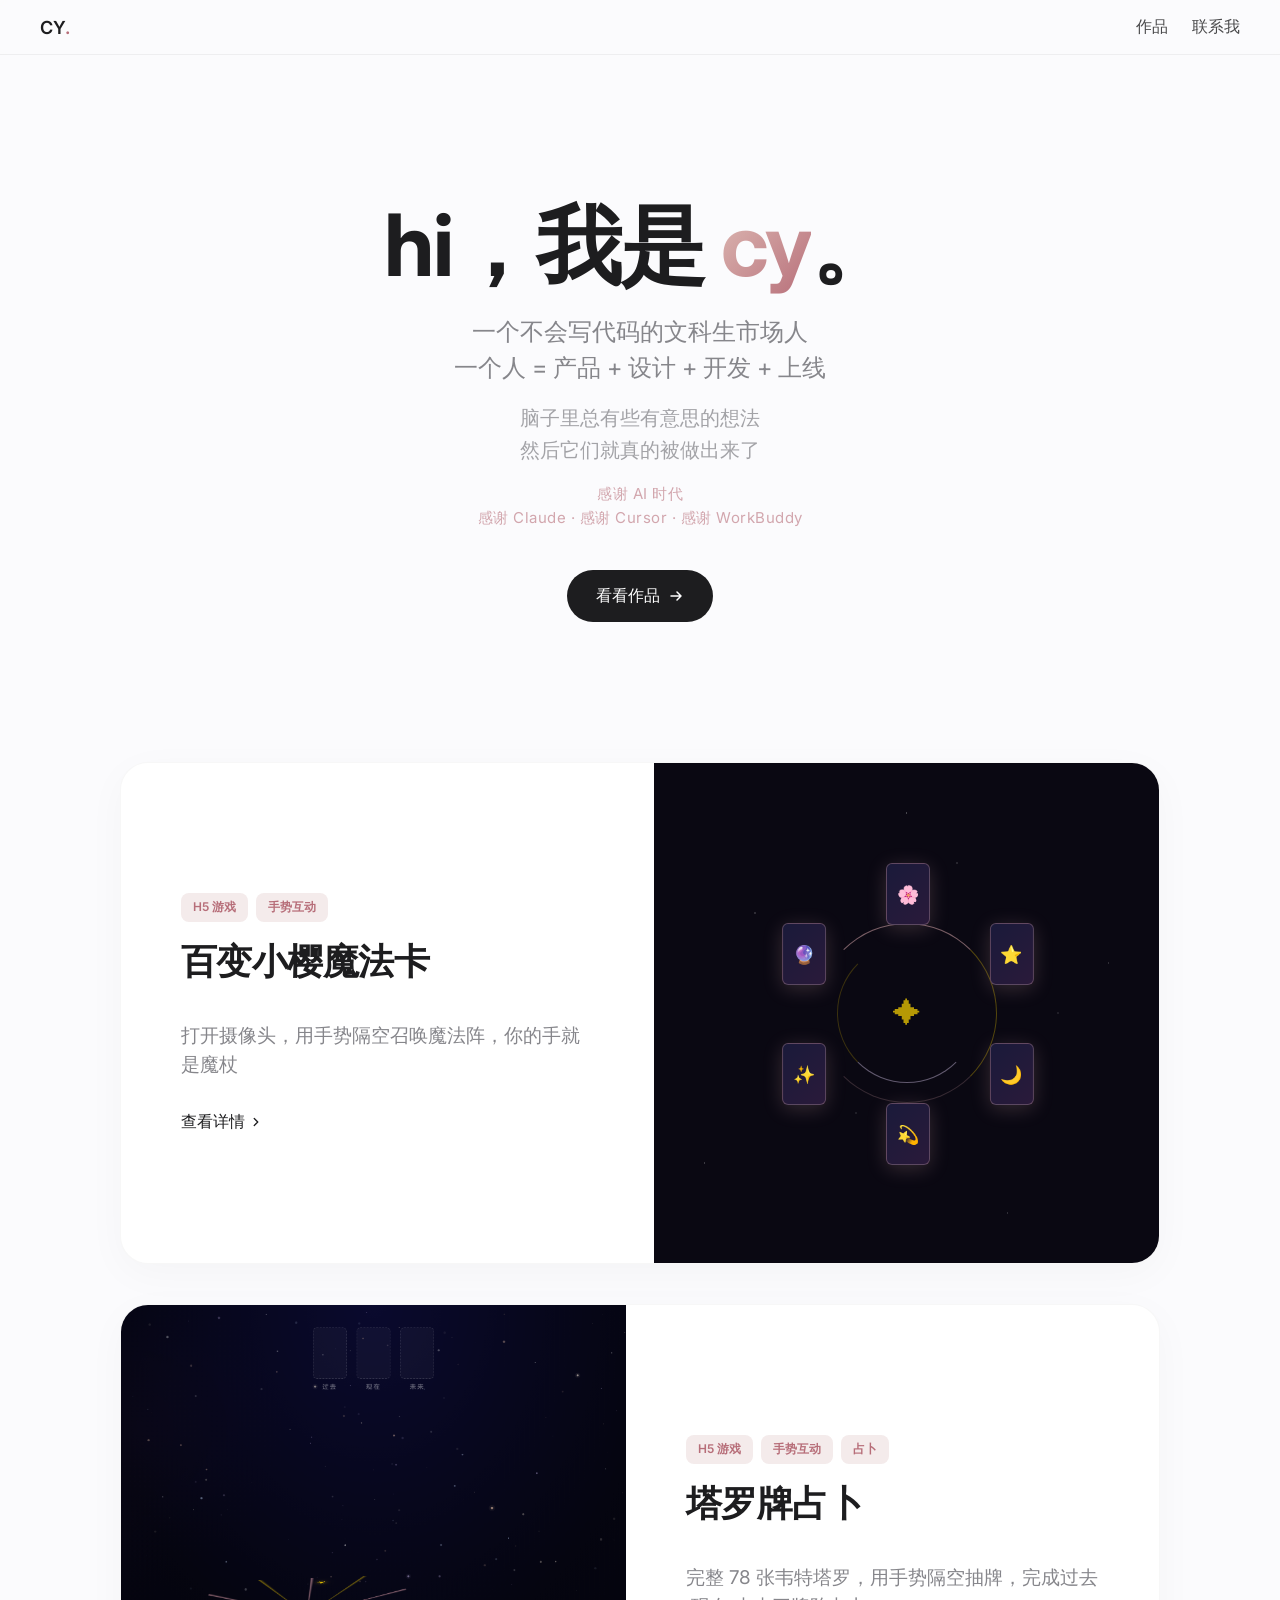
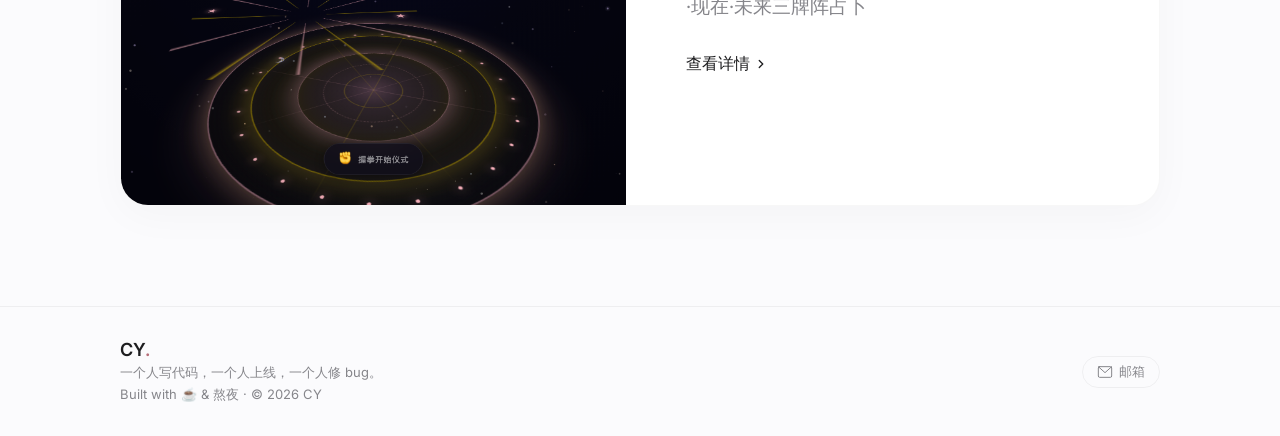
==== index.html @ 3782c4dd "feat: 塔罗牌升级到完整78张韦特塔罗 + 修复弹窗iframe bug + Google Fonts国内镜像" ====
<!DOCTYPE html>
<html lang="zh-CN">
<head>
  <meta charset="UTF-8">
  <meta name="viewport" content="width=device-width, initial-scale=1.0">
  <title>CY Works — 互动作品集</title>
  <meta name="description" content="手势互动游戏、微信小程序、小游戏作品展示">
  <!-- 使用国内可访问的字体服务替代 Google Fonts -->
  <link href="https://fonts.loli.net/css2?family=Inter:wght@400;500;600;700&display=swap" rel="stylesheet">
  <link rel="stylesheet" href="style.css">
</head>
<body>
  <!-- ============ NAVIGATION ============ -->
  <nav class="nav" id="nav">
    <div class="nav-inner">
      <a href="#" class="nav-logo">CY<span class="logo-dot">.</span></a>
      <div class="nav-links">
        <a href="#works">作品</a>
        <a href="#contact" class="nav-cta">联系我</a>
      </div>
    </div>
  </nav>

  <!-- ============ HERO ============ -->
  <section class="hero" id="hero">
    <div class="hero-content">
      <h1 class="hero-title">
        <span class="title-line">hi，我是 <span class="title-accent">cy</span>。</span>
      </h1>
      <p class="hero-desc">
        一个不会写代码的文科生市场人<br>
        一个人 = 产品 + 设计 + 开发 + 上线
      </p>
      <p class="hero-sub">
        脑子里总有些有意思的想法<br>
        然后它们就真的被做出来了
      </p>
      <p class="hero-thanks">
        感谢 AI 时代<br>
        感谢 Claude · 感谢 Cursor · 感谢 WorkBuddy
      </p>
      <div class="hero-actions">
        <a href="#works" class="btn-primary">
          看看作品
          <svg width="16" height="16" viewBox="0 0 16 16" fill="none"><path d="M3 8h10M9 4l4 4-4 4" stroke="currentColor" stroke-width="1.5" stroke-linecap="round" stroke-linejoin="round"/></svg>
        </a>
      </div>
    </div>
  </section>

  <!-- ============ WORKS ============ -->
  <section class="works" id="works">
    <div class="bento-grid">
      <!-- ★ Large: 百变小樱魔法卡 -->
      <article class="bento-item bento-large" data-project="sakura">
        <div class="bento-info">
          <div class="bento-tags">
            <span class="tag">H5 游戏</span>
            <span class="tag">手势互动</span>
          </div>
          <h3>百变小樱魔法卡</h3>
          <p>打开摄像头，用手势隔空召唤魔法阵，你的手就是魔杖</p>
          <span class="bento-cta">查看详情 <svg width="14" height="14" viewBox="0 0 16 16" fill="none"><path d="M6 12L10 8L6 4" stroke="currentColor" stroke-width="1.5" stroke-linecap="round" stroke-linejoin="round"/></svg></span>
        </div>
        <div class="bento-preview sakura-preview">
          <div class="sakura-scene">
            <div class="sakura-stars"></div>
            <div class="sakura-magic-circle">
              <div class="mc-ring mc-ring-outer"></div>
              <div class="mc-ring mc-ring-inner"></div>
              <div class="mc-star">✦</div>
            </div>
            <div class="sakura-card-orbit">
              <div class="orbit-card" style="--i:0"><div class="card-face">🌸</div></div>
              <div class="orbit-card" style="--i:1"><div class="card-face">⭐</div></div>
              <div class="orbit-card" style="--i:2"><div class="card-face">🌙</div></div>
              <div class="orbit-card" style="--i:3"><div class="card-face">💫</div></div>
              <div class="orbit-card" style="--i:4"><div class="card-face">✨</div></div>
              <div class="orbit-card" style="--i:5"><div class="card-face">🔮</div></div>
            </div>
          </div>
        </div>
      </article>

      <!-- ★ Large Reverse: 塔罗牌 -->
      <article class="bento-item bento-large bento-reverse" data-project="tarot">
        <div class="bento-info">
          <div class="bento-tags">
            <span class="tag">H5 游戏</span>
            <span class="tag">手势互动</span>
            <span class="tag">占卜</span>
          </div>
          <h3>塔罗牌占卜</h3>
          <p>完整 78 张韦特塔罗，用手势隔空抽牌，完成过去·现在·未来三牌阵占卜</p>
          <span class="bento-cta">查看详情 <svg width="14" height="14" viewBox="0 0 16 16" fill="none"><path d="M6 12L10 8L6 4" stroke="currentColor" stroke-width="1.5" stroke-linecap="round" stroke-linejoin="round"/></svg></span>
        </div>
        <div class="bento-preview">
          <div class="preview-static" style="background-image: url('screenshots/tarot.png')"></div>
        </div>
      </article>

      <!-- ★ Large: 一瞬小程序（暂时隐藏，准备好后取消注释即可）
      <article class="bento-item bento-large" data-project="miniapp">
        <div class="bento-info">
          <div class="bento-tags">
            <span class="tag">微信小程序</span>
            <span class="tag">社交</span>
          </div>
          <h3>一瞬</h3>
          <p>摇一摇复活，一个帮你认识新朋友的小程序，不用加微信那种</p>
          <span class="bento-cta">查看详情 <svg width="14" height="14" viewBox="0 0 16 16" fill="none"><path d="M6 12L10 8L6 4" stroke="currentColor" stroke-width="1.5" stroke-linecap="round" stroke-linejoin="round"/></svg></span>
        </div>
        <div class="bento-preview">
          <div class="preview-static" style="background-image: url('screenshots/yishun-showcase.png')"></div>
        </div>
      </article>
      -->
    </div>
  </section>

  <!-- ============ FOOTER ============ -->
  <footer class="footer" id="contact">
    <div class="footer-inner">
      <div class="footer-left">
        <span class="footer-logo">CY<span class="logo-dot">.</span></span>
        <span class="footer-tagline">一个人写代码，一个人上线，一个人修 bug。</span>
        <span class="footer-copy">Built with ☕ & 熬夜 · © 2026 CY</span>
      </div>
      <div class="footer-right">
        <a href="mailto:caiyang.cycy@163.com" class="footer-link">
          <svg width="16" height="16" viewBox="0 0 24 24" fill="none" stroke="currentColor" stroke-width="1.5" stroke-linecap="round" stroke-linejoin="round"><rect x="2" y="4" width="20" height="16" rx="2"/><path d="M22 4L12 13 2 4"/></svg>
          邮箱
        </a>
      </div>
    </div>
  </footer>

  <!-- ============ PROJECT DETAIL MODAL ============ -->
  <div class="modal-overlay" id="modalOverlay">
    <div class="modal" id="modal">
      <button class="modal-close" id="modalClose" aria-label="关闭">
        <svg width="20" height="20" viewBox="0 0 24 24" fill="none">
          <path d="M18 6L6 18M6 6l12 12" stroke="currentColor" stroke-width="2" stroke-linecap="round"/>
        </svg>
      </button>
      <div class="modal-body" id="modalBody"></div>
    </div>
  </div>

  <script src="main.js"></script>
</body>
</html>
---- style.css ----
/* 使用国内镜像替代 Google Fonts，避免翻墙问题 */
@import url('https://fonts.loli.net/css2?family=Inter:wght@400;500;600;700&display=swap');

:root {
  --bg-color: #fbfbfd;
  --text-main: #1d1d1f;
  --text-muted: #86868b;
  --border-color: rgba(0,0,0,0.05);
  /* 女性向优雅配色：轻奢玫瑰金 */
  --accent-rosegold: #b76e79; 
  --accent-rosegold-light: #f4ebeb;
  --gradient-rosegold: linear-gradient(135deg, #e0bfb8 0%, #b76e79 100%);
}

body, html {
  margin: 0; padding: 0;
  background-color: var(--bg-color);
  color: var(--text-main);
  font-family: -apple-system, BlinkMacSystemFont, "SF Pro Display", "Inter", sans-serif;
  scroll-behavior: smooth;
  overflow-x: hidden;
}

a { text-decoration: none; color: inherit; }

/* NAV */
.nav {
  position: fixed; top: 0; width: 100%; z-index: 100;
  background: rgba(251, 251, 253, 0.7);
  backdrop-filter: saturate(180%) blur(20px);
  -webkit-backdrop-filter: saturate(180%) blur(20px);
  border-bottom: 1px solid var(--border-color);
}
.nav-inner {
  max-width: 1200px; margin: 0 auto; padding: 16px 24px;
  display: flex; justify-content: space-between; align-items: center;
}
.nav-logo { font-weight: 600; font-size: 18px; letter-spacing: -0.01em; }
.logo-dot { color: var(--accent-rosegold); }
.nav-links { display: flex; gap: 24px; }
.nav-links a { font-weight: 500; opacity: 0.8; transition: color 0.3s; }
.nav-links a:hover { opacity: 1; color: var(--accent-rosegold); }

/* HERO */
.hero {
  padding: 180px 20px 100px;
  text-align: center;
}
.hero-title .title-line {
  font-size: clamp(48px, 8vw, 86px);
  font-weight: 700;
  letter-spacing: -0.02em;
  line-height: 1.05;
}
.title-accent {
  background: var(--gradient-rosegold);
  -webkit-background-clip: text;
  -webkit-text-fill-color: transparent;
}
.hero-desc {
  font-size: 24px; color: var(--text-muted);
  max-width: 700px; margin: 24px auto 16px;
  line-height: 1.5;
}
.hero-sub {
  font-size: 20px; color: var(--text-muted);
  max-width: 700px; margin: 0 auto 16px;
  line-height: 1.6; opacity: 0.75;
}
.hero-thanks {
  font-size: 15px; color: var(--accent-rosegold);
  max-width: 700px; margin: 0 auto 40px;
  line-height: 1.6; opacity: 0.6;
  letter-spacing: 0.5px;
}
.btn-primary {
  display: inline-flex; align-items: center; gap: 8px;
  background: var(--text-main); color: #fff;
  padding: 14px 28px; border-radius: 980px;
  font-weight: 500; font-size: 16px;
  transition: all 0.3s cubic-bezier(0.16, 1, 0.3, 1);
  border: 1px solid transparent;
}
.btn-primary:hover {
  background: var(--accent-rosegold-light);
  color: var(--accent-rosegold);
  border-color: var(--accent-rosegold);
  transform: scale(1.02);
}

/* WORKS BENTO GRID */
.works { padding: 40px 20px 100px; }
.bento-grid {
  display: flex; flex-direction: column; gap: 40px;
  max-width: 1040px; margin: 0 auto;
}
.bento-item {
  background: #fff;
  border-radius: 28px;
  box-shadow: 0 10px 40px rgba(0,0,0,0.03);
  border: 1px solid rgba(0,0,0,0.03);
  display: flex; flex-direction: row; height: 500px;
  overflow: hidden; position: relative;
  transition: transform 0.4s cubic-bezier(0.16, 1, 0.3, 1), box-shadow 0.4s cubic-bezier(0.16, 1, 0.3, 1);
}
.bento-item.bento-reverse { flex-direction: row-reverse; }
.bento-item:hover {
  transform: translateY(-4px);
  box-shadow: 0 20px 60px rgba(183, 110, 121, 0.15); /* 玫瑰金发光阴影 */
}

/* 提示文字 */
.bento-item::after { 
  content: 'Hover 播放实况'; position: absolute; top: 20px; right: 20px; 
  background: rgba(255,255,255,0.8); color: var(--accent-rosegold); padding: 6px 12px; 
  border-radius: 20px; font-size: 12px; font-weight: 600;
  backdrop-filter: blur(10px); pointer-events: none; opacity: 0; 
  transition: opacity 0.3s; z-index: 10;
  box-shadow: 0 4px 12px rgba(0,0,0,0.05);
}
.bento-item:hover::after { opacity: 1; }

.bento-info {
  width: 45%; padding: 60px;
  display: flex; flex-direction: column; justify-content: center;
}
.bento-tags { display: flex; gap: 8px; margin-bottom: 16px; }
.tag {
  background: var(--accent-rosegold-light);
  color: var(--accent-rosegold);
  padding: 6px 12px; border-radius: 8px;
  font-size: 12px; font-weight: 600;
}
.bento-info h3 { font-size: 36px; margin: 0 0 16px 0; letter-spacing: -0.015em; color: var(--text-main); }
.bento-info p { font-size: 19px; color: var(--text-muted); line-height: 1.5; margin-bottom: 32px; }
.bento-cta {
  display: inline-flex; align-items: center; gap: 4px;
  color: var(--text-main); font-weight: 500; transition: color 0.3s;
}
.bento-item:hover .bento-cta { color: var(--accent-rosegold); }

/* 预览图区域：静动态切换 */
.bento-preview {
  width: 55%; position: relative; background: #f5f5f7; overflow: hidden;
}
.preview-static, .preview-hover {
  position: absolute; top: 0; left: 0; width: 100%; height: 100%;
  background-position: center; background-size: cover;
  transition: opacity 0.6s cubic-bezier(0.16, 1, 0.3, 1), transform 0.6s cubic-bezier(0.16, 1, 0.3, 1);
}
.preview-hover { opacity: 0; transform: scale(1.05); }
.bento-item:hover .preview-static { opacity: 0; }
.bento-item:hover .preview-hover { opacity: 1; transform: scale(1); }

/* SAKURA MAGIC CIRCLE ANIMATION */
.sakura-preview { background: #0a0812 !important; overflow: hidden; }
.sakura-scene {
  position: absolute; inset: 0;
  display: flex; align-items: center; justify-content: center;
}
.sakura-stars {
  position: absolute; inset: 0;
  background: radial-gradient(1px 1px at 20% 30%, rgba(255,255,255,0.5), transparent),
              radial-gradient(1px 1px at 40% 70%, rgba(255,255,255,0.3), transparent),
              radial-gradient(1px 1px at 60% 20%, rgba(255,255,255,0.4), transparent),
              radial-gradient(1px 1px at 80% 50%, rgba(255,255,255,0.3), transparent),
              radial-gradient(1px 1px at 10% 80%, rgba(255,255,255,0.4), transparent),
              radial-gradient(1px 1px at 70% 90%, rgba(255,255,255,0.3), transparent),
              radial-gradient(1px 1px at 50% 10%, rgba(255,255,255,0.5), transparent),
              radial-gradient(1px 1px at 90% 40%, rgba(255,255,255,0.3), transparent);
  animation: twinkle 4s ease-in-out infinite alternate;
}
@keyframes twinkle { 0% { opacity: 0.6; } 100% { opacity: 1; } }

.sakura-magic-circle {
  position: absolute; width: 180px; height: 180px;
  animation: mc-spin 12s linear infinite;
}
.mc-ring {
  position: absolute; border-radius: 50%;
  border: 1.5px solid transparent;
}
.mc-ring-outer {
  inset: 0;
  border-top-color: rgba(232,180,184,0.5);
  border-right-color: rgba(255,215,0,0.3);
  border-bottom-color: rgba(232,180,184,0.2);
}
.mc-ring-inner {
  inset: 20px;
  border-bottom-color: rgba(184,169,201,0.5);
  border-left-color: rgba(255,215,0,0.2);
  animation: mc-spin 8s linear infinite reverse;
}
.mc-star {
  position: absolute; inset: 0;
  display: flex; align-items: center; justify-content: center;
  font-size: 28px; color: rgba(255,215,0,0.7);
  animation: mc-pulse 3s ease-in-out infinite;
}
@keyframes mc-spin { to { transform: rotate(360deg); } }
@keyframes mc-pulse {
  0%, 100% { opacity: 1; transform: scale(1); }
  50% { opacity: 0.5; transform: scale(0.85); }
}

.sakura-card-orbit {
  position: absolute; width: 280px; height: 280px;
  animation: mc-spin 20s linear infinite;
}
.orbit-card {
  position: absolute; left: 50%; top: 50%;
  width: 42px; height: 60px;
  transform: translate(-50%, -50%) rotate(calc(var(--i) * 60deg)) translateY(-120px) rotate(calc(var(--i) * -60deg));
  animation: card-float 3s ease-in-out infinite;
  animation-delay: calc(var(--i) * 0.5s);
}
.card-face {
  width: 100%; height: 100%;
  background: linear-gradient(135deg, #1a1a3a, #2a1a3a);
  border: 1px solid rgba(232,180,184,0.3);
  border-radius: 6px;
  display: flex; align-items: center; justify-content: center;
  font-size: 18px;
  box-shadow: 0 4px 20px rgba(232,180,184,0.2);
}
@keyframes card-float {
  0%, 100% { transform: translate(-50%, -50%) rotate(calc(var(--i) * 60deg)) translateY(-120px) rotate(calc(var(--i) * -60deg)); }
  50% { transform: translate(-50%, -50%) rotate(calc(var(--i) * 60deg)) translateY(-128px) rotate(calc(var(--i) * -60deg)); }
}

/* FOOTER */
.footer { padding: 32px 24px; border-top: 1px solid var(--border-color); background: var(--bg-color); }
.footer-inner { 
  max-width: 1040px; margin: 0 auto; 
  display: flex; justify-content: space-between; align-items: center;
}
.footer-left { display: flex; flex-direction: column; gap: 4px; }
.footer-logo { font-size: 18px; font-weight: 600; color: var(--text-main); letter-spacing: -0.01em; }
.footer-tagline { font-size: 13px; color: var(--text-muted); }
.footer-right { flex-shrink: 0; align-self: center; }
.footer-copy { font-size: 13px; color: var(--text-muted); }
.footer-link {
  display: inline-flex; align-items: center; gap: 6px;
  font-size: 13px; font-weight: 500; color: var(--text-muted);
  padding: 6px 14px; border-radius: 980px;
  border: 1px solid var(--border-color);
  transition: all 0.3s ease;
}
.footer-link:hover { color: var(--accent-rosegold); border-color: rgba(183,110,121,0.3); transform: translateY(-1px); }

/* ============ MODAL — 弹窗浮层 ============ */
.modal-overlay {
  display: none;
  position: fixed;
  top: 0;
  left: 0;
  width: 100%;
  height: 100%;
  z-index: 9999;
  background: rgba(0,0,0,0.35);
  backdrop-filter: blur(12px);
  -webkit-backdrop-filter: blur(12px);
  align-items: center;
  justify-content: center;
  padding: 32px;
}
.modal-overlay.open {
  display: flex;
}
.modal {
  background: #fff;
  border: 1px solid rgba(0,0,0,0.06);
  border-radius: 24px;
  width: 100%;
  max-width: 880px;
  max-height: 85vh;
  overflow-y: auto;
  position: relative;
  box-shadow: 0 24px 80px rgba(0,0,0,0.12);
}
.modal-close {
  position: sticky;
  top: 16px;
  float: right;
  margin: 16px 16px 0 0;
  width: 40px;
  height: 40px;
  border-radius: 50%;
  background: #f5f5f7;
  border: none;
  display: flex;
  align-items: center;
  justify-content: center;
  color: var(--text-muted);
  cursor: pointer;
  transition: background 0.3s, color 0.3s;
  z-index: 10;
}
.modal-close:hover {
  background: #e8e8ed;
  color: var(--text-main);
}
.modal-body {
  padding: 48px 44px 44px;
}
.modal-hero {
  width: 100%;
  height: 360px;
  border-radius: 16px;
  overflow: hidden;
  margin-bottom: 28px;
  background: #f5f5f7;
  display: flex;
  align-items: center;
  justify-content: center;
}
.modal-hero iframe {
  width: 100%;
  height: 100%;
  border: none;
}
.modal-tags {
  display: flex;
  flex-wrap: wrap;
  gap: 8px;
  margin-bottom: 20px;
}
.modal-title {
  font-size: 32px;
  font-weight: 700;
  letter-spacing: -0.02em;
  margin-bottom: 12px;
  color: var(--text-main);
}
.modal-desc {
  font-size: 17px;
  color: var(--text-muted);
  line-height: 1.7;
  margin-bottom: 28px;
}
.modal-section-label {
  font-size: 14px;
  font-weight: 600;
  color: var(--accent-rosegold);
  margin-bottom: 12px;
  letter-spacing: 0.02em;
}
.modal-features {
  list-style: none;
  padding: 0;
  margin: 0 0 28px 0;
}
.modal-features li {
  padding: 7px 0;
  font-size: 15px;
  color: var(--text-muted);
  line-height: 1.5;
}
.modal-features li::before {
  content: '✦ ';
  color: var(--accent-rosegold);
  margin-right: 6px;
}
.modal-tech-list {
  display: flex;
  flex-wrap: wrap;
  gap: 8px;
  margin-bottom: 28px;
}
.modal-tech-item {
  font-size: 13px;
  padding: 6px 14px;
  border-radius: 8px;
  background: #f5f5f7;
  border: 1px solid rgba(0,0,0,0.04);
  color: var(--text-muted);
  font-weight: 500;
}
.modal-actions {
  display: flex;
  gap: 12px;
  flex-wrap: wrap;
  padding-top: 20px;
  border-top: 1px solid rgba(0,0,0,0.06);
}
.modal-qr {
  text-align: center;
  padding: 28px;
  background: #f5f5f7;
  border-radius: 16px;
  margin-bottom: 24px;
}
.modal-qr-placeholder {
  width: 160px;
  height: 160px;
  margin: 0 auto 12px;
  background: #e8e8ed;
  border-radius: 12px;
  display: flex;
  align-items: center;
  justify-content: center;
  color: var(--text-muted);
  font-size: 13px;
}
.modal-qr-hint {
  font-size: 14px;
  color: var(--text-muted);
}
.modal::-webkit-scrollbar { width: 6px; }
.modal::-webkit-scrollbar-track { background: transparent; }
.modal::-webkit-scrollbar-thumb { background: rgba(0,0,0,0.08); border-radius: 3px; }

/* ============ RESPONSIVE ============ */
@media (max-width: 768px) {
  .bento-item, .bento-item.bento-reverse { flex-direction: column; height: auto; }
  .bento-info, .bento-preview { width: 100%; }
  .bento-preview { height: 350px; }
  .bento-info h3 { font-size: 28px; }
  .modal-overlay { padding: 16px; }
  .modal { max-height: 90vh; border-radius: 20px; }
  .modal-body { padding: 36px 24px 24px; }
  .modal-hero { height: 240px; }
  .modal-title { font-size: 26px; }
  .footer-inner { flex-direction: column; gap: 12px; text-align: center; }
  .footer-left { flex-direction: column; gap: 6px; align-items: center; }
}
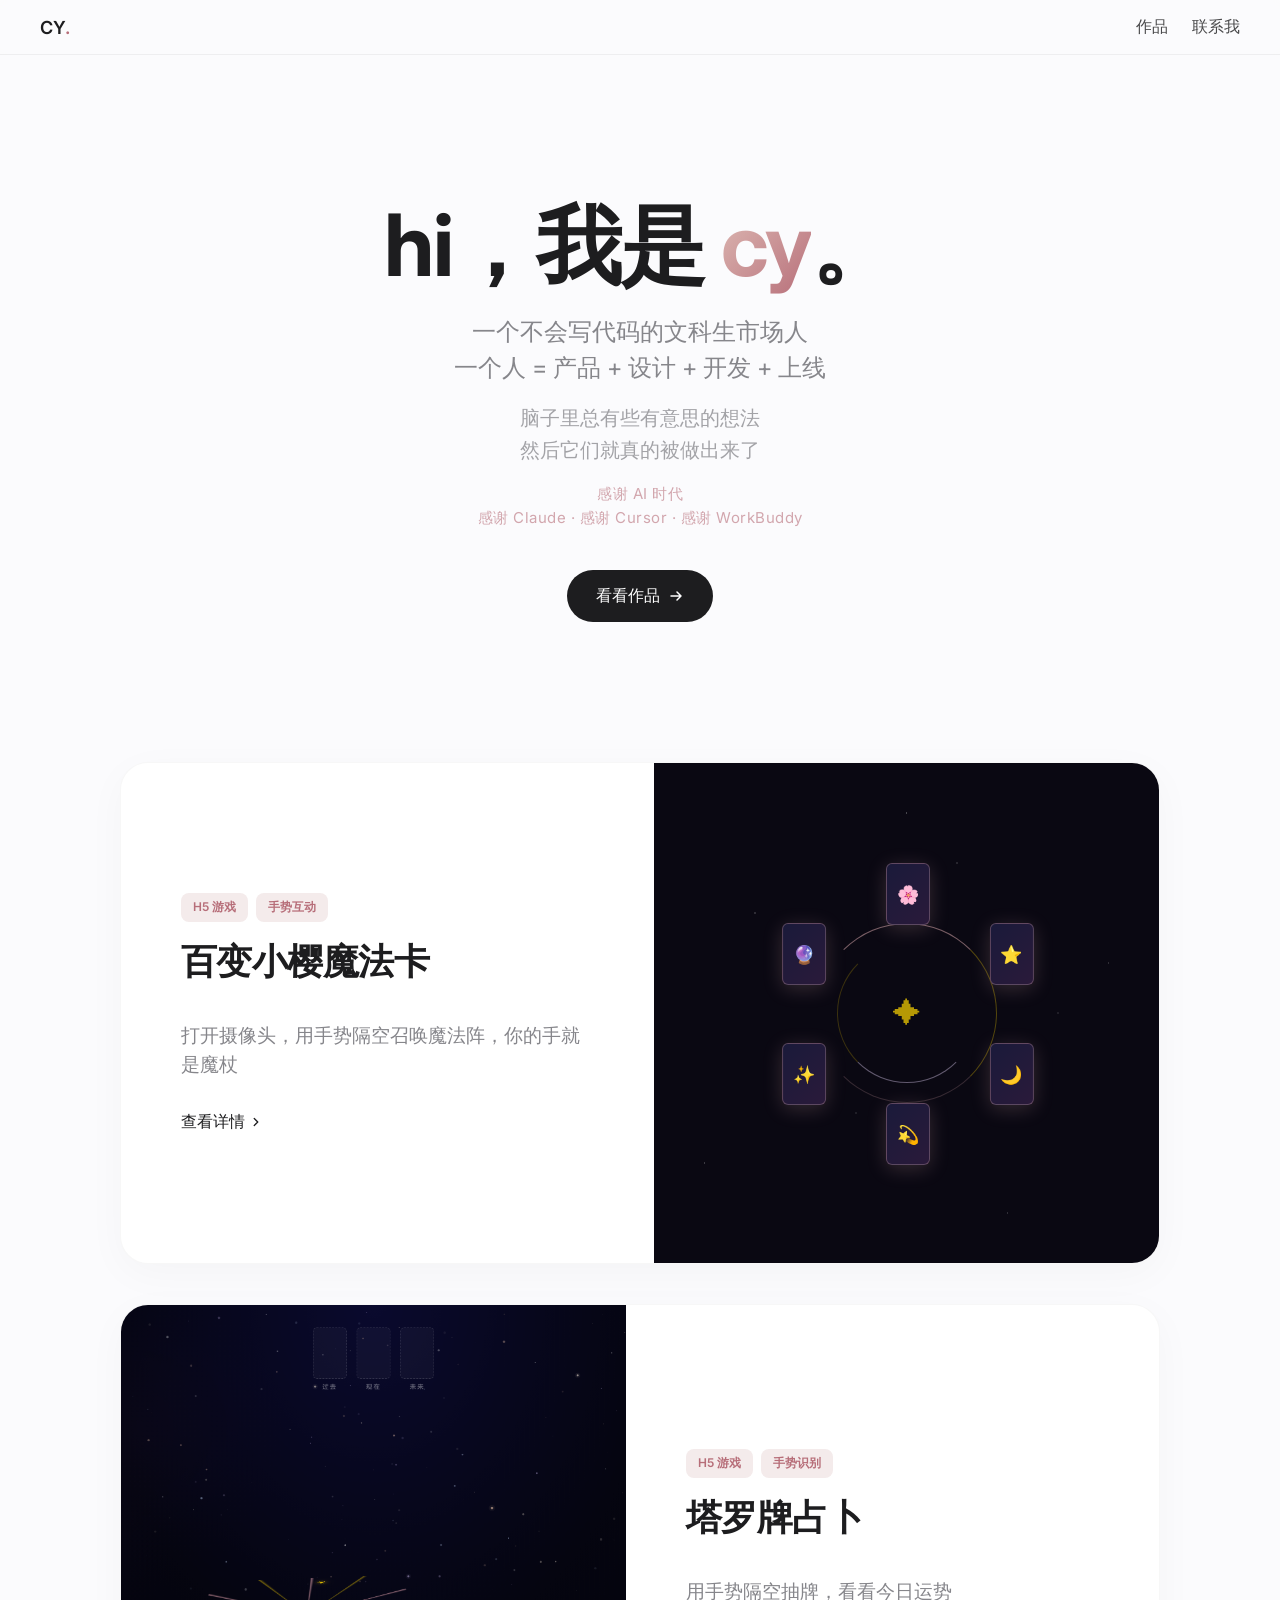
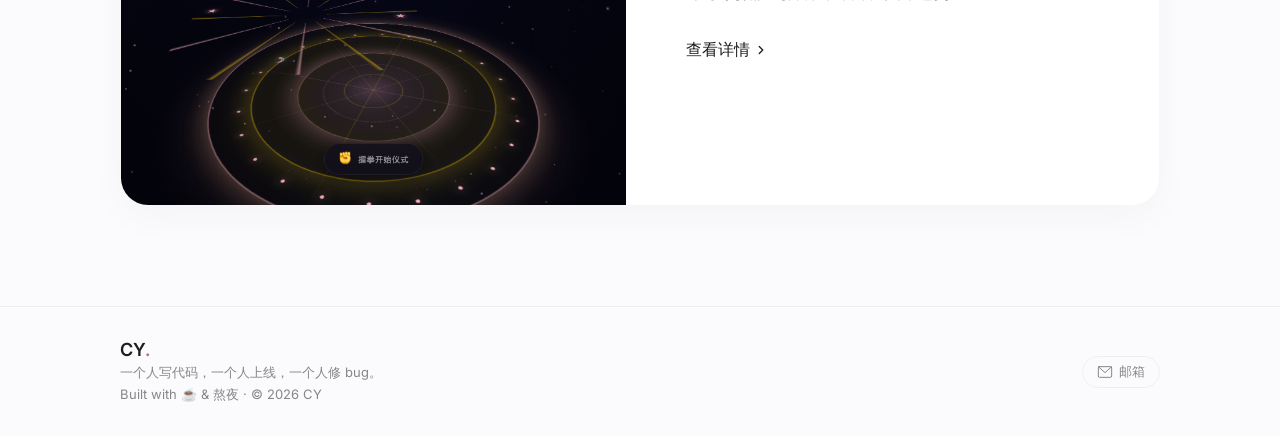
==== commit 75792d30: "fix: 恢复弹窗文案为旧版本" ====
--- a/index.html
+++ b/index.html
@@ -87,11 +87,10 @@
         <div class="bento-info">
           <div class="bento-tags">
             <span class="tag">H5 游戏</span>
-            <span class="tag">手势互动</span>
-            <span class="tag">占卜</span>
+            <span class="tag">手势识别</span>
           </div>
           <h3>塔罗牌占卜</h3>
-          <p>完整 78 张韦特塔罗，用手势隔空抽牌，完成过去·现在·未来三牌阵占卜</p>
+          <p>用手势隔空抽牌，看看今日运势</p>
           <span class="bento-cta">查看详情 <svg width="14" height="14" viewBox="0 0 16 16" fill="none"><path d="M6 12L10 8L6 4" stroke="currentColor" stroke-width="1.5" stroke-linecap="round" stroke-linejoin="round"/></svg></span>
         </div>
         <div class="bento-preview">
